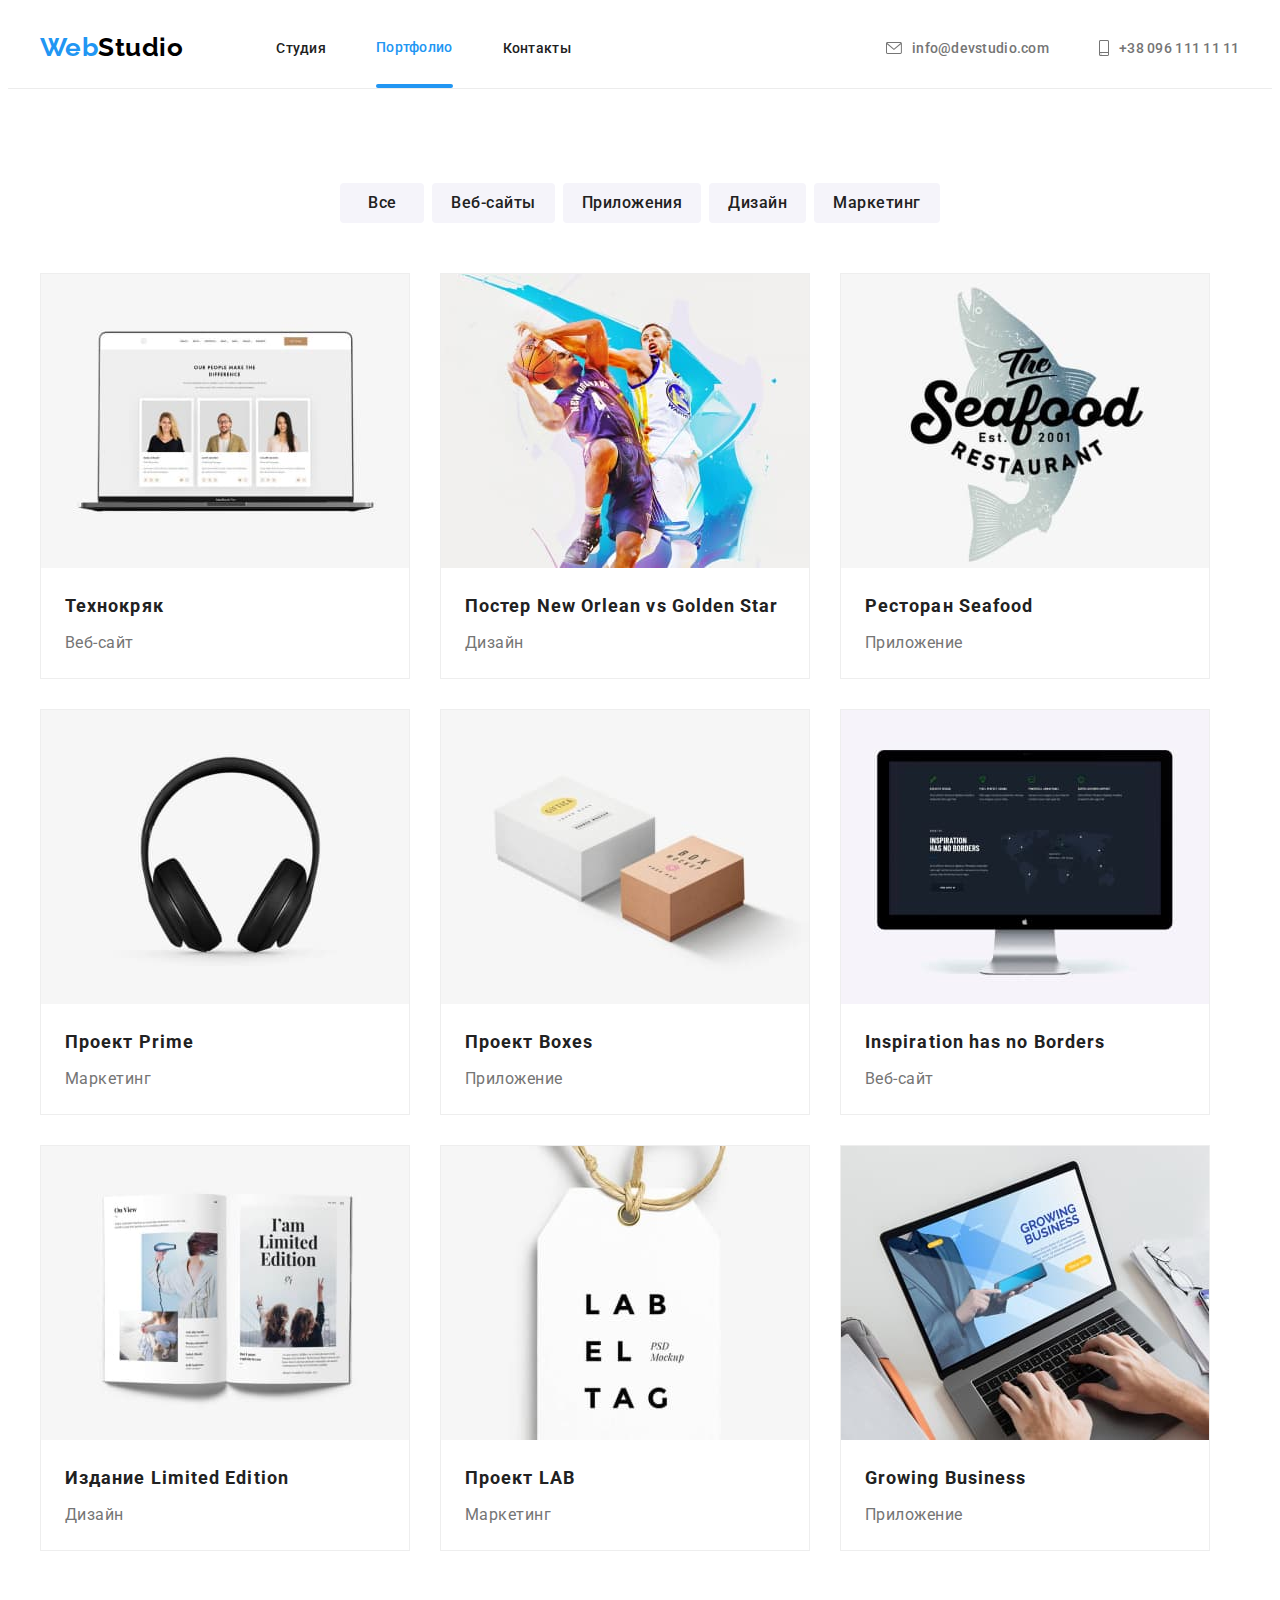
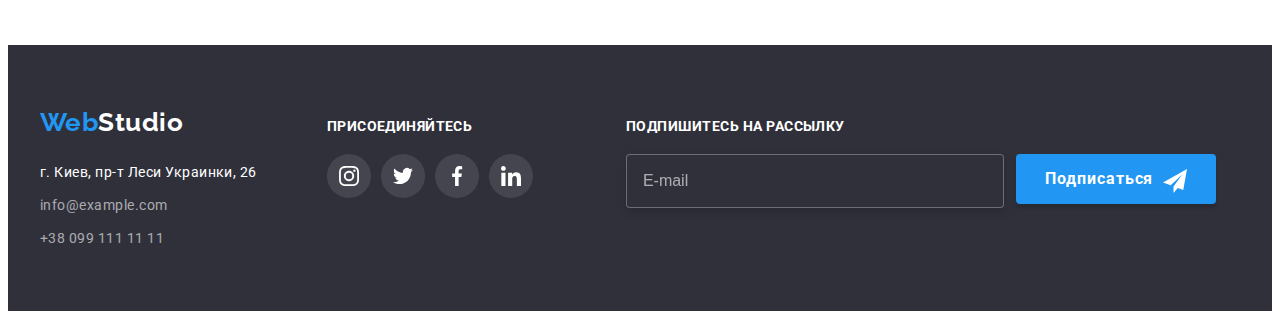
==== portfolio.html @ 90694f54 "скопирован проект предыдущей роботы" ====
<!DOCTYPE html>
<html lang="ru">

<head>
  <meta charset="UTF-8">
  <meta name="viewport" content="width=device-width, initial-scale=1.0">
  <title>Portfolio</title>
  <link rel="stylesheet" href="https://cdnjs.cloudflare.com/ajax/libs/modern-normalize/1.0.0/modern-normalize.min.css"
    integrity="sha512-ISS7cAi1PEhQ8jnbJpJZMd29NlhNj4AWYyLOSp2CE/CsHxTCu+r+t0D2yoJudVrd0/8fTVPUVDzY5Tvli75u/g=="
    crossorigin="anonymous" />
  <link rel="preconnect" href="https://fonts.gstatic.com">
  <link href="https://fonts.googleapis.com/css2?family=Raleway:wght@700&family=Roboto:wght@400;500;700;900&display=swap"
    rel="stylesheet">
  <link rel="stylesheet" href="./css/style.css">
</head>

<body class="body">

  <!-- HEADER -->
  <header class="header">

    <!-- SITE NAV -->
    <div class="container main-nav">
      <nav class="main-nav">
        <a class="studio-logo link" href="./index.html" title="главная страница"><span
            class="studio-logo-web">Web</span>Studio</a>
        <ul class="site-nav list">
          <li class="site-nav-item item"><a class="nav-link link" href="./index.html">Студия</a></li>
          <li class="site-nav-item item"><a class="nav-link-current link" href="./portfolio.html">Портфолио</a></li>
          <li class="site-nav-item item"><a class="nav-link link" href="#">Контакты</a></li>
        </ul>
      </nav>

      <ul class="header-contacts list">
        <li class="header-contacts-mail item">
          <a class="header-contact link" href="mailto:info@devstudio.com">
            <svg class="envelope icon" width="16" height="12">
              <use href="./images/icons/sprite.svg#icon-envelope"></use>
            </svg>info@devstudio.com</a>
        </li>
        <li class="header-contacts-tel item">
          <a class="header-contact link" href="tel.+380961111111">
            <svg class="smartphone icon" width="10" height="16">
              <use href="./images/icons/sprite.svg#icon-smartphone"></use>
            </svg>+38 096 111 11
            11</a>
        </li>
      </ul>
    </div>
  </header>
  <!--PORTFOLIO-->
  <main>

    <!-- PORTFOLIO SECTION -->
    <section class="portfolio">
      <div class="container">
        <!-- FILTERS LIST -->
        <h1 class="visually-hidden">ФИЛЬТР</h1>

        <ul class="filters-items list">
          <li class="filters-item list">
            <button class="modal-btn button" type="button">Все</button>
          </li>

          <li class="filters-item list">
            <button class="modal-btn button" type="button">Веб-сайты</button>
          </li>

          <li class="filters-item list">
            <button class="modal-btn button" type="button">Приложения</button>
          </li>

          <li class="filters-item list">
            <button class="modal-btn button" type="button">Дизайн</button>
          </li>

          <li class="filters-item list">
            <button class="modal-btn button" type="button">Маркетинг</button>
          </li>
        </ul>

        <!-- PORTFOLIO ITEMS-->
        <h2 class="visually-hidden">ПОРТФОЛИО</h2>
        <ul class="portfolio-link-list list">
          <li class="portfolio-item list">
            <a class="portfolio-list link" href="portfolio1.jpg">

              <div class="overlay link">
                <img class="portfolio-img" src="./images/images-portfolio/img1.jpg" alt="изображение сайта на десктопе"
                  width="370" height="294">
                <p class="overlay-text part">Технокряк это современная площадка распространения коронавируса. Компании
                  используют эту платформу для цифрового
                  шпионажа и атак на защищённые сервера конкурентов.
                </p>
              </div>
              <div class="text-content">
                <h3 class="portfolio-name-title title">Технокряк</h3>
                <p class="portfolio-name-product part">Веб-сайт</p>
              </div>

            </a>
          </li>

          <li class="portfolio-item list">
            <a class="portfolio-list link" href="portfolio1.jpg">
              <div class="overlay link">
                <img class="portfolio-img" src="./images/images-portfolio/img2.jpg" alt="изображение сайта на десктопе"
                  width="370" height="294">
                <p class="overlay-text part">Технокряк это современная площадка распространения коронавируса. Компании
                  используют эту платформу для цифрового
                  шпионажа и атак на защищённые сервера конкурентов.
                </p>
              </div>
              <div class="text-content">
                <h3 class="portfolio-name-title title">Постер New Orlean vs Golden Star</h3>
                <p class="portfolio-name-product part">Дизайн</p>
              </div>
            </a>
          </li>

          <li class="portfolio-item list">
            <a class="portfolio-list link" href="portfolio1.jpg">
              <div class="overlay link">
                <img class="portfolio-img" src="./images/images-portfolio/img3.jpg" alt="изображение сайта на десктопе"
                  width="370" height="294">
                <p class="overlay-text part">Технокряк это современная площадка распространения коронавируса. Компании
                  используют эту платформу для цифрового
                  шпионажа и атак на защищённые сервера конкурентов.
                </p>
              </div>
              <div class="text-content">
                <h3 class="portfolio-name-title title">Ресторан Seafood</h3>
                <p class="portfolio-name-product part">Приложение</p>
              </div>
            </a>
          </li>

          <li class="portfolio-item list">
            <a class="portfolio-list link" href="portfolio1.jpg">
              <div class="overlay link">
                <img class="portfolio-img" src="./images/images-portfolio/img4.jpg" alt="изображение сайта на десктопе"
                  width="370" height="294">
                <p class="overlay-text part">Технокряк это современная площадка распространения коронавируса. Компании
                  используют эту платформу для цифрового
                  шпионажа и атак на защищённые сервера конкурентов.
                </p>
              </div>
              <div class="text-content">
                <h3 class="portfolio-name-title title">Проект Prime</h3>
                <p class="portfolio-name-product part">Маркетинг</p>
              </div>
            </a>
          </li>

          <li class="portfolio-item list">
            <a class="portfolio-list link" href="portfolio1.jpg">
              <div class="overlay link">
                <img class="portfolio-img" src="./images/images-portfolio/img5.jpg" alt="изображение сайта на десктопе"
                  width="370" height="294">
                <p class="overlay-text part">Технокряк это современная площадка распространения коронавируса. Компании
                  используют эту платформу для цифрового
                  шпионажа и атак на защищённые сервера конкурентов.
                </p>
              </div>
              <div class="text-content">
                <h3 class="portfolio-name-title title">Проект Boxes</h3>
                <p class="portfolio-name-product part">Приложение</p>
              </div>
            </a>
          </li>
          <li class="portfolio-item list">
            <a class="portfolio-list link" href="portfolio1.jpg">
              <div class="overlay link">
                <img class="portfolio-img" src="./images/images-portfolio/img6.jpg" alt="изображение сайта на десктопе"
                  width="370" height="294">
                <p class="overlay-text part">Технокряк это современная площадка распространения коронавируса. Компании
                  используют эту платформу для цифрового
                  шпионажа и атак на защищённые сервера конкурентов.
                </p>
              </div>
              <div class="text-content">
                <h3 class="portfolio-name-title title">Inspiration has no Borders</h3>
                <p class="portfolio-name-product part">Веб-сайт</p>
              </div>
            </a>
          </li>

          <li class="portfolio-item list">
            <a class="portfolio-list link" href="portfolio1.jpg">
              <div class="overlay link">
                <img class="portfolio-img" src="./images/images-portfolio/img7.jpg" alt="изображение сайта на десктопе"
                  width="370" height="294">
                <p class="overlay-text part">Технокряк это современная площадка распространения коронавируса. Компании
                  используют эту платформу для цифрового
                  шпионажа и атак на защищённые сервера конкурентов.
                </p>
              </div>
              <div class="text-content">
                <h3 class="portfolio-name-title title">Издание Limited Edition</h3>
                <p class="portfolio-name-product part">Дизайн</p>
              </div>
            </a>
          </li>

          <li class="portfolio-item list">
            <a class="portfolio-list link" href="portfolio1.jpg">
              <div class="overlay link">
                <img class="portfolio-img" src="./images/images-portfolio/img8.jpg" alt="изображение сайта на десктопе"
                  width="370" height="294">
                <p class="overlay-text part">Технокряк это современная площадка распространения коронавируса. Компании
                  используют эту платформу для цифрового
                  шпионажа и атак на защищённые сервера конкурентов.
                </p>
              </div>
              <div class="text-content">
                <h3 class="portfolio-name-title title">Проект LAB</h3>
                <p class="portfolio-name-product part">Маркетинг</p>
              </div>
            </a>
          </li>

          <li class="portfolio-item list">
            <a class="portfolio-list link" href="portfolio1.jpg">
              <div class="overlay link">
                <img class="portfolio-img" src="./images/images-portfolio/img9.jpg" alt="изображение сайта на десктопе"
                  width="370" height="294">
                <p class="overlay-text part">Технокряк это современная площадка распространения коронавируса. Компании
                  используют эту платформу для цифрового
                  шпионажа и атак на защищённые сервера конкурентов.
                </p>
              </div>
              <div class="text-content">
                <h3 class="portfolio-name-title title">Growing Business</h3>
                <p class="portfolio-name-product part">Приложение</p>
              </div>
            </a>
          </li>
        </ul>
      </div>
    </section>
  </main>
  <!--footer-->
  <footer class="footer">
    <div class="container">
      <div class="address-content">
        <a class="studio-logo link" href="./index.html" title="переход на главную страницу"><span
            class="studio-logo-web">Web</span>Studio</a>
        <address class="address">
          <a class="address-name link" href="https://goo.gl/maps/4jQuwbv64BxVn1Br7">г. Киев, пр-т Леси Украинки,
            26</a>
          <a class="link-contact link" href="mailto:info@example.com">info@example.com</a>
          <a class="link-contact link" href="tel:+380991111111">+38 099 111 11 11</a>
        </address>
      </div>
      <div class="footer-social-link-content">
        <b class="social-link-title">Присоединяйтесь</b>
        <ul class="social-link list">
          <li class="social-list-item list">
            <a href="#" class="social-link-item link">
              <svg class="footer-list-icon" width="20" height="20">
                <use href="./images/icons/sprite.svg#icon-instagram"></use>
              </svg>
            </a>
          </li>
          <li class="social-list-item list">
            <a href="#" class="social-link-item link">
              <svg class="footer-list-icon" width="20" height="20">
                <use href="./images/icons/sprite.svg#icon-twitter"></use>
              </svg>
            </a>
          </li>
          <li class="social-list-item list">
            <a href="#" class="social-link-item link">
              <svg class="footer-list-icon" width="20" height="20">
                <use href="./images/icons/sprite.svg#icon-facebook"></use>
              </svg>
            </a>
          </li>
          <li class="social-list-item list">
            <a href="#" class="social-link-item link">
              <svg class="footer-list-icon" width="20" height="20">
                <use href="./images/icons/sprite.svg#icon-linkedin"></use>
              </svg>
            </a>
          </li>
        </ul>
      </div>
      <div class="footer-form-subscribe">
        <b class="footer-form-title">Подпишитесь на рассылку</b>
        <form action="#" class="footer-subscribe-form" n>
          <input type="email" name="email" class="subscribe-form-input" placeholder="E-mail">
          <div class="subscribe-form-btn-content">
            <button type="submit" class="subscribe-form-btn button">Подписаться</button>
            <svg class="subscribe-form-icon" width="24" height="24">
              <use href="./images/icons/sprite.svg#telegram"></use>
            </svg>
          </div>
        </form>
      </div>
    </div>
  </footer>

</body>

</html>
---- css/style.css ----
:root {
  --primary-text-color: #757575;
  --secondary-text-color: #212121;
  --accent-color: #2196f3;
  --primary-white-color: #ffffff;
  --primary-background-color: #2f303a;
  --hero-background-color: #c4c4c4;
  --secondary-background-color: #f5f4fa;
  --black-color: #000000;
  --secondary-accent-color: #188ce8;
  --border-line-color: #ececec;
  --bold-font-weight: 700;
  --regular-font-weight: 400;
  --medium-font-weight: 500;
  --black-font-weight: 900;
  --primery-letter-spacing: 0.03em;
  --first-gradient-color: rgba(47, 48, 58, 0.4);
  --second-gradient-color: ;
  --primary-icons-color: #afb1b8;
}

/* утилиты */

body {
  color: var(--primary-text-color);

  font-family: 'Roboto', sans-serif;
  font-weight: var(--bold-font-weight);
  letter-spacing: var(--primery-letter-spacing);
}
img {
  display: block;
}

.button {
  display: inline-block;
  font-family: inherit;
  cursor: pointer;
}

.container {
  width: 1200px;
  padding-right: 15px;
  padding-left: 15px;
  margin: 0px auto;
}

.list {
  list-style: none;
  margin: 0px;
  padding: 0px;
}

.link {
  text-decoration: none;
  margin: 0px;
  padding: 0px;
}
.title {
  margin: 0px;
  padding: 0px;
}

.part {
  margin: 0px;
  padding: 0px;
}
/* End утилиты */

/* <<<<<<<< COMPONENTS >>>>>>>> */

.studio-logo {
  margin-right: 93px;
  padding: 0px;

  color: var(--black-color);
  font-family: 'Raleway', sans-serif;
  font-size: 26px;
  line-height: 1.38;
}

.studio-logo:focus {
  color: red;
}

.studio-logo-web {
  color: var(--accent-color);
}

.visually-hidden {
  position: absolute !important;
  clip: rect(1px 1px 1px 1px); /* IE6, IE7 */
  clip: rect(1px, 1px, 1px, 1px);
  padding: 0 !important;
  border: 0 !important;
  height: 1px !important;
  width: 1px !important;
  overflow: hidden;
}

.social-link {
  display: flex;
  justify-content: center;
  align-items: center;
}

.social-list-item {
  width: 44px;
  height: 44px;
}

.social-list-item:not(:last-child) {
  margin-right: 10px;
}

.social-link-item {
  display: flex;
  justify-content: center;
  align-items: center;
  width: 100%;
  height: 100%;
  border-radius: 50%;
  transition-property: background-color;
  transition-duration: 250ms;
  transition-timing-function: cubic-bezier(0.4, 0, 0.2, 1);
}

.social-link-item:hover,
.social-link-item:focus {
  background-color: var(--accent-color);
}

.social-link-icon {
  fill: var(--primary-icons-color);

  transition-property: fill;
  transition-duration: 250ms;
  transition-timing-function: cubic-bezier(0.4, 0, 0.2, 1);
}

.social-link-item:hover .social-link-icon,
.social-link-item:focus .social-link-icon {
  fill: var(--primary-white-color);
}

/* <<<<<<<< END COMPONENTS >>>>>>>> */

/* <<<<<<<< HEADER >>>>>>>> */

.header {
  border-bottom: 1px solid var(--border-line-color);
  background-color: var(--primary-white-color);
}

.main-nav {
  display: flex;
  align-items: center;
}

.main-nav .link {
  display: flex;
  padding-top: 32px;
  padding-bottom: 32px;
}

.main-nav .studio-logo {
  padding: 0px;
}

.main-nav .item + .item {
  margin-left: 50px;
}

.site-nav {
  display: flex;
}

.nav-link {
  transition-property: color;
  transition-duration: 250ms;
  transition-timing-function: cubic-bezier(0.4, 0, 0.2, 1);
  color: var(--secondary-text-color);
  font-weight: var(--medium-font-weight);
  font-size: 14px;
  line-height: 1.17;
  letter-spacing: 0.02em;
}

.nav-link:hover,
.nav-link:focus {
  color: var(--accent-color);
}

.nav-link-current {
  position: relative;
  display: block;

  color: var(--accent-color);
  font-weight: var(--medium-font-weight);
  font-size: 14px;
  line-height: 1.14;
  letter-spacing: 0.02em;
}

.nav-link-current::after {
  content: '';
  position: absolute;
  left: 0;
  bottom: 0;

  display: block;
  width: 100%;
  height: 4px;
  border-radius: 2px;
  background-color: var(--accent-color);
}

.header-contacts {
  display: flex;
  margin-left: auto;
}

.header-contacts-mail {
  min-width: 161px;
}

.header-contacts-tel {
  min-width: 141px;
}

.header-contact {
  display: flex;
  align-items: center;
  width: 100%;

  color: var(--primary-text-color);
  font-weight: var(--medium-font-weight);
  font-size: 14px;
  line-height: 1.17;
  letter-spacing: 0.02em;

  transition-property: color;
  transition-duration: 250ms;
  transition-timing-function: cubic-bezier(0.4, 0, 0.2, 1);
}

.header-contact:hover,
.header-contact:focus {
  color: var(--accent-color);
}

.header-contacts .icon {
  margin-right: 10px;
  fill: currentColor;
}

/* <<<<<<<<END HEADER >>>>>>>> */

/* <<<<<<<< HERO >>>>>>>> */

.main-hero {
  max-width: 1600px;
  height: 600px;
  margin: auto;
  padding-top: 200px;
  padding-bottom: 200px;
  background-color: #c4c4c4;
  background-image: linear-gradient(
      rgba(47, 48, 58, 0.4),
      rgba(47, 48, 58, 0.4)
    ),
    url(../images/images-index/Img.jpg);
  background-repeat: no-repeat;
  background-size: cover;
  background-position: center;
}

.main-hero .container {
  max-width: 696px;
  text-align: center;
  /* margin-top: 0px; */
}

.hero-title {
  margin-bottom: 30px;
  margin-top: 0px;

  color: var(--primary-white-color);
  font-weight: var(--black-font-weight);
  font-size: 44px;
  line-height: 1.36;
  letter-spacing: 0.06em;
  text-transform: uppercase;
}

.hero-button {
  min-width: 200px;
  border-radius: 4px;
  padding: 10px 30px;

  color: var(--primary-white-color);
  background-color: var(--accent-color);
  font-weight: var(--bold-font-weight);
  box-shadow: 0px 4px 4px rgba(0, 0, 0, 0.15);
  font-size: 16px;
  line-height: 1.875;
  letter-spacing: 0.06em;
  border: none;

  transition-property: background;
  transition-duration: 250ms;
  transition-timing-function: cubic-bezier(0.4, 0, 0.2, 1);
}

.hero-button:hover,
.hero-button:focus {
  background: var(--secondary-accent-color);
}

/* <<<<<<<< END HERO >>>>>>>> */

/* <<<<<<<< FEATURES >>>>>>>> */

.features {
  padding-top: 94px;
}
.features > .container {
  max-height: 251px;
}
.features-items {
  display: flex;
}

.features-item:not(:last-child) {
  margin-right: 30px;
}

.features-item {
  display: flex;
  flex-direction: column;
}

.features-icon-content {
  display: flex;
  justify-content: center;
  align-items: center;
  height: 120px;
  margin-bottom: 30px;
  background-color: var(--secondary-background-color);
  border-radius: 4px;
}

.features-title {
  color: var(--secondary-text-color);
  margin: 0px;
  margin-bottom: 10px;

  font-size: 14px;
  line-height: 1.17;
  text-transform: uppercase;
}

.features-text {
  margin: 0px;
  font-size: 14px;
  line-height: 1.71;
  font-weight: var(--regular-font-weight);
}

/* <<<<<<<< ABOUT US >>>>>>>> */

.about {
  padding-top: 94px;
  padding-bottom: 94px;
}
.about-title {
  margin-bottom: 50px;

  color: var(--secondary-text-color);
  font-size: 36px;
  line-height: 1.16;

  text-align: center;
}

.about-list {
  display: flex;
  justify-content: space-between;
}

.about-image {
  position: relative;
}

.about-text {
  position: absolute;
  top: 76%;

  padding-top: 27px;
  padding-bottom: 27px;
  min-width: 100%;

  font-size: 14px;
  line-height: 1.14;
  text-align: center;
  text-transform: uppercase;
  color: #ffffff;
  background: rgba(47, 48, 58, 0.8);
}

/* <<<<<<<< END ABOUT US >>>>>>>> */

/* <<<<<<<< TEAM >>>>>>>> */

.team {
  background-color: var(--secondary-background-color);
  padding-top: 94px;
  padding-bottom: 94px;
}

.team-content {
  padding: 30px 32px;
}

.team-title {
  margin-bottom: 50px;

  color: var(--secondary-text-color);
  font-size: 36px;
  line-height: 1.16;
  text-align: center;
}

.team-list {
  display: flex;
}

.team-item {
  min-width: 270px;
  background: #ffffff;

  box-shadow: 0px 1px 3px rgba(0, 0, 0, 0.12), 0px 1px 1px rgba(0, 0, 0, 0.14),
    0px 2px 1px rgba(0, 0, 0, 0.2);
  border-radius: 0px 0px 4px 4px;
}

.team-item:not(:last-child) {
  margin-right: 30px;
}

.team-name {
  margin-bottom: 10px;

  color: var(--secondary-text-color);
  font-weight: var(--medium-font-weight);
  font-size: 16px;
  line-height: 1.19;
  text-align: center;
}

.team-profession {
  margin-bottom: 16px;
  text-align: center;

  color: var(--primary-text-color);
  font-weight: var(--regular-font-weight);
  font-size: 16px;
  line-height: 1.17;
}

/* <<<<<<<< END TEAM >>>>>>>> */

/* CLIENTS */

.clients .container {
  padding-top: 94px;
  padding-bottom: 94px;
}

.clients-title {
  margin-bottom: 50px;

  font-size: 36px;
  line-height: 1.17;
  text-align: center;
  letter-spacing: 0.03em;
  color: var(--secondary-text-color);
}

.clients-list {
  display: flex;
  justify-content: space-between;
}

.client-list {
  width: 170px;
  height: 90px;
}

.client-link-list {
  display: flex;
  justify-content: center;
  align-items: center;
  width: 100%;
  height: 100%;

  border: 1px solid #afb1b8;
  box-sizing: border-box;
  border-radius: 4px;

  transition-property: border;
  transition-duration: 250ms;
  transition-timing-function: cubic-bezier(0.4, 0, 0.2, 1);
}

.client-link-list:hover,
.client-link-list:focus {
  border: 1px solid var(--accent-color);
}

.client-icon {
  transition-property: fill;
  transition-duration: 250ms;
  transition-timing-function: cubic-bezier(0.4, 0, 0.2, 1);

  fill: var(--primary-icons-color);
}

.client-link-list:hover .client-icon,
.client-link-list:focus .client-icon {
  fill: var(--accent-color);
}

/* <<<<<<<< FOOTER >>>>>>>> */

.footer {
  display: flex;
  padding-top: 60px;
  padding-bottom: 60px;
  background-color: var(--primary-background-color);
}

.footer .container {
  display: flex;
  align-items: baseline;
}

.footer .studio-logo {
  display: inline-block;
  margin-bottom: 20px;
  margin-right: 0px;

  color: var(--primary-white-color);
}

.address {
  display: flex;
  max-width: 231px;
  font-style: normal;
  flex-direction: column;
}

.address-name {
  color: var(--primary-white-color);
  font-weight: var(--regular-font-weight);
  font-size: 14px;
  line-height: 1.7;
}

.link-contact {
  color: rgba(255, 255, 255, 0.6);
  font-size: 14px;
  font-weight: var(--regular-font-weight);
  line-height: 1.71;
  letter-spacing: var(--letter-spacing);
}

.address .link:not(:last-child) {
  margin-bottom: 9px;
}

.footer .link {
  transition-property: color;
  transition-duration: 250ms;
  transition-timing-function: cubic-bezier(0.4, 0, 0.2, 1);
}

.address .link:hover,
.address .link:focus {
  color: var(--accent-color);
}

.address-content {
  margin-right: 70px;
}

.footer-social-link-content {
  min-width: 206px;
}

.social-link-title {
  display: inline-block;
  margin-bottom: 20px;

  color: var(--primary-white-color);
  font-weight: bold;
  font-size: 14px;
  line-height: 1.17;
  letter-spacing: 0.03em;
  text-transform: uppercase;
}

.footer .social-link-item {
  background-color: rgba(255, 255, 255, 0.1);
  transition-property: background-color;
  transition-duration: 250ms;
  transition-timing-function: cubic-bezier(0.4, 0, 0.2, 1);
}

.footer .social-link-item:hover,
.social-link-item:focus {
  background-color: var(--accent-color);
}

.footer-list-icon {
  fill: var(--primary-white-color);
}

.footer-form-subscribe {
  min-width: 570px;
  min-height: 86px;
  margin-left: 93px;
  /* outline: 1px solid seashell; */
}

.footer-form-title {
  display: inline-block;
  margin-bottom: 20px;

  font-weight: var(--bold-font-weight);
  font-size: 14px;
  line-height: 1.143;
  text-transform: uppercase;
  color: var(--primary-white-color);
}

.footer-subscribe-form {
  position: relative;
  display: flex;
}

.subscribe-form-input {
  width: 358px;
  height: 50px;
  margin-right: 12px;
  padding-left: 16px;

  font-size: 16px;
  line-height: 1.25;
  border: 1px solid rgba(255, 255, 255, 0.3);
  background-color: var(--primary-background-color);
  filter: drop-shadow(0px 4px 4px rgba(0, 0, 0, 0.15));
  border-radius: 4px;
  color: rgba(255, 255, 255, 1);
}

.subscribe-form-input::placeholder {
  font-size: 16px;
  line-height: 1.25;
  color: rgba(255, 255, 255, 0.6);
}

.subscribe-form-btn-content {
}

.subscribe-form-btn {
  min-width: 200px;
  min-height: 50px;
  padding-left: 29px;
  padding-right: 62px;

  letter-spacing: 0.06em;
  font-weight: var(--bold-font-weight);
  font-size: 16px;
  line-height: 1.87;
  text-align: justify;
  color: var(--primary-white-color);
  background: var(--accent-color);
  box-shadow: 0px 4px 4px rgba(0, 0, 0, 0.15);
  border-radius: 4px;
  border: none;

  transition-property: background-color;
  transition-duration: 250ms;
  transition-timing-function: cubic-bezier(0.4, 0, 0.2, 1);
}

.subscribe-form-btn:focus,
.subscribe-form-btn:hover {
  background-color: var(--secondary-accent-color);
}

.subscribe-form-icon {
  position: absolute;
  top: 50%;
  left: 91%;
  transform: translateY(-50%);
  cursor: pointer;

  fill: var(--primary-white-color);
}

/* <<<<<<<< END FOOTER >>>>>>>> */

/* <<<<<<<< PORTFOLIO >>>>>>>> */

.portfolio {
  padding-top: 94px;
  padding-bottom: 94px;
}

.filters-items {
  display: flex;
  justify-content: center;
  margin-bottom: 50px;
}

.filters-item:not(:last-child) {
  margin-right: 8px;
}
.modal-btn {
  padding: 6px 18px;
  min-width: 84px;
  border: 1px solid transparent;

  color: var(--secondary-text-color);
  background: var(--secondary-background-color);
  border-radius: 4px;
  font-style: normal;
  font-weight: var(--medium-font-weight);
  font-size: 16px;
  line-height: 1.62;
  letter-spacing: var(--primery-letter-spacing);

  transition-property: background, color, border-shadow;
  transition-duration: 250ms;
  transition-timing-function: cubic-bezier(0.4, 0, 0.2, 1);
}

.modal-btn:hover,
.modal-btn:focus {
  background: var(--accent-color);
  color: var(--primary-white-color);

  box-shadow: 0px 3px 1px rgba(0, 0, 0, 0.1), 0px 1px 2px rgba(0, 0, 0, 0.08),
    0px 2px 2px rgba(0, 0, 0, 0.12);
  border-radius: 4px;
}

.portfolio-link-list {
  display: flex;
  flex-wrap: wrap;

  margin: 0px;
  padding: 0px;
}

.portfolio-list {
  display: block;
  transition-property: border-shadow;
  transition-duration: 250ms;
  transition-timing-function: cubic-bezier(0.4, 0, 0.2, 1);
}

.portfolio-list:hover {
  box-shadow: 0px 1px 1px rgba(0, 0, 0, 0.12), 0px 4px 4px rgba(0, 0, 0, 0.06),
    1px 4px 6px rgba(0, 0, 0, 0.16);
}

.portfolio-item {
  margin: 0px;
  margin-right: 30px;
  margin-bottom: 30px;
  padding: 0px;
  max-width: 370px;
  background: var(--primary-white-color);
  border: 1px solid #eeeeee;
  box-sizing: border-box;
}

.portfolio-item:nth-child(3n + 3) {
  margin-right: 0px;
}

.portfolio-item:nth-last-child(-n + 3) {
  margin-bottom: 0px;
}

.portfolio-img {
  margin: 0px;
  padding: 0px;
}
.text-content {
  min-width: 322px;
  padding: 20px 24px;
}

.portfolio-name-title {
  margin-bottom: 4px;
  min-width: 322px;
  color: var(--secondary-text-color);
  font-size: 18px;
  line-height: 2;
  letter-spacing: 0.06em;
}

.portfolio-name-product {
  color: var(--primary-text-color);
  font-style: var(--regular-font-weight);
  font-weight: var(--regular-font-weight);
  font-size: 16px;
  line-height: 1.87;
}

.portfolio-link-box {
  width: 100%;
  height: 100%;
}

.overlay {
  position: relative;
  max-width: 370px;
  height: 294px;

  overflow: hidden;
}
.portfolio-list:hover .overlay-text {
  transform: translatey(0%);
  opacity: 1;
}

.overlay-text {
  position: absolute;
  top: 0%;
  left: 0%;
  transform: translatey(100%);
  transition-property: transform, opacity;
  transition-duration: 250ms;
  transition-timing-function: cubic-bezier(0.4, 0, 0.2, 1);

  padding: 63px 24px;
  width: 100%;
  height: 100%;

  background-color: rgba(33, 150, 243, 0.9);
  color: var(--primary-white-color);
  font-weight: var(--regular-font-weight);
  font-size: 18px;
  line-height: 1.556;
  opacity: 0;
}

/* <<<<<<<< END PORTFOLIO >>>>>>>> */

/* MODEL WINDOW */

.backdrop {
  position: fixed;
  top: 0%;
  left: 0%;
  transition-property: opacity;
  transition-duration: 250ms;
  transition-timing-function: cubic-bezier(0.4, 0, 0.2, 1);

  width: 100%;
  height: 100%;

  background: rgba(0, 0, 0, 0.2);
}
.backdrop.is-hidden {
  opacity: 0;
  pointer-events: none;
  visibility: hidden;
}

.hero-model-window {
  position: absolute;
  top: 50%;
  left: 50%;
  transform: translate(-50%, -50%);

  width: 528px;
  min-height: 581px;
  padding: 40px;

  background: #ffffff;
  box-shadow: 0px 1px 3px rgba(0, 0, 0, 0.12), 0px 1px 1px rgba(0, 0, 0, 0.14),
    0px 2px 1px rgba(0, 0, 0, 0.2);
  border-radius: 4px;
}

.close {
  position: absolute;
  left: 490px;
  top: 8px;

  width: 30px;
  height: 30px;
}

.close-btn {
  display: flex;
  justify-content: center;
  align-items: center;
  width: 100%;
  height: 100%;

  background: #ffffff;
  border: 1px solid rgba(0, 0, 0, 0.1);
  border-radius: 50%;

  transition-property: background-color;
  transition-duration: 250ms;
  transition-timing-function: cubic-bezier(0.4, 0, 0.2, 1);
}

.close-icon {
  fill: var(--black-color);

  transition-property: fill;
  transition-duration: 250ms;
  transition-timing-function: cubic-bezier(0.4, 0, 0.2, 1);
}

.close-btn:hover .close-icon,
.close-btn:focus .close-icon {
  fill: var(--accent-color);
}

/* END MODAL WINDOW */

/* CONTACT FORM */

.contact-form {
  display: flex;
  flex-direction: column;
}

.contact-form-title {
  margin-top: 2px;
  margin-bottom: 12px;

  font-size: 20px;
  line-height: 1.15;
  text-align: center;
  letter-spacing: 0.03em;
  color: var(--secondary-text-color);
}

.contact-form-input {
  width: 100%;
  height: 40px;
  padding-left: 42px;

  border: 1px solid rgba(33, 33, 33, 0.2);
  border-radius: 4px;

  transition-property: border-color;
  transition-duration: 250ms;
  transition-timing-function: cubic-bezier(0.4, 0, 0.2, 1);
}

.contact-form-input:focus {
  outline: none;
  border-color: var(--accent-color);
}

.modal-form-massage {
  width: 100%;
  height: 120px;
  margin-bottom: 20px;
  padding: 12px 16px;
  resize: none;

  font-size: 14px;
  line-height: 16px;
  letter-spacing: 0.01em;
  color: rgba(117, 117, 117, 1);
  border: 1px solid rgba(33, 33, 33, 0.2);
  box-sizing: border-box;
  border-radius: 4px;

  transition-property: border-color;
  transition-duration: 250ms;
  transition-timing-function: cubic-bezier(0.4, 0, 0.2, 1);
}

.modal-form-massage:focus {
  outline: none;
  border-color: var(--accent-color);
}

.modal-form-massage::placeholder {
  font-style: normal;
  font-weight: normal;
  font-size: 14px;
  line-height: 16px;
  letter-spacing: 0.01em;

  color: rgba(117, 117, 117, 0.5);
}

.contact-form-label {
  margin-bottom: 4px;

  font-weight: var(--regular-font-weight);
  font-size: 12px;
  line-height: 1.16;
  letter-spacing: 0.01em;
}

.modal-form-input-wrapper {
  position: relative;
  width: 100%;
  height: 40px;
  margin-bottom: 10px;
}

.modal-form-icon {
  position: absolute;
  top: 50%;
  left: 2%;
  transform: translateY(-50%);

  fill: var(--secondary-text-color);

  transition-property: fill;
  transition-duration: 250ms;
  transition-timing-function: cubic-bezier(0.4, 0, 0.2, 1);
}

.contact-form-input:focus + .modal-form-icon {
  fill: var(--accent-color);
}

.modal-form-label-policy {
  display: inline-flex;
  justify-content: center;
  align-items: center;
}

.modal-form-label-policy::before {
  content: '';
  display: inline-block;
  width: 16px;
  height: 15px;
  margin-right: 7px;

  background-image: url(../images/icons/Vector.svg);
  border-radius: 2px;

  transition-property: background-image, box-shadow;
  transition-duration: 250ms;
  transition-timing-function: cubic-bezier(0.4, 0, 0.2, 1);
}

.modal-form-check-policy:checked + .modal-form-label-policy::before {
  background-image: url(../images/icons/check.svg);
}

.modal-form-check-policy:focus + .modal-form-label-policy::before {
  box-shadow: 0 0 0 2px var(--accent-color);
}

.modal-form-label-policy {
  font-weight: var(--regular-font-weight);
  font-size: 14px;
  line-height: 1.71;
  margin-bottom: 30px;
}

.form-contract-link {
  color: var(--accent-color);
  margin-left: 5px;
}

.modal-form-button {
  align-self: center;
  min-width: 200px;
  min-height: 50px;

  letter-spacing: 0.06em;
  font-weight: var(--bold-font-weight);
  font-size: 16px;
  line-height: 1.87;
  color: var(--primary-white-color);
  background: #2196f3;
  box-shadow: 0px 4px 4px rgba(0, 0, 0, 0.15);
  border: none;
  border-radius: 4px;

  transition-property: background-color;
  transition-duration: 250ms;
  transition-timing-function: cubic-bezier(0.4, 0, 0.2, 1);
}

.modal-form-button:focus,
.modal-form-button:hover {
  background-color: var(--secondary-accent-color);
}

/* END CONTACT FORM */
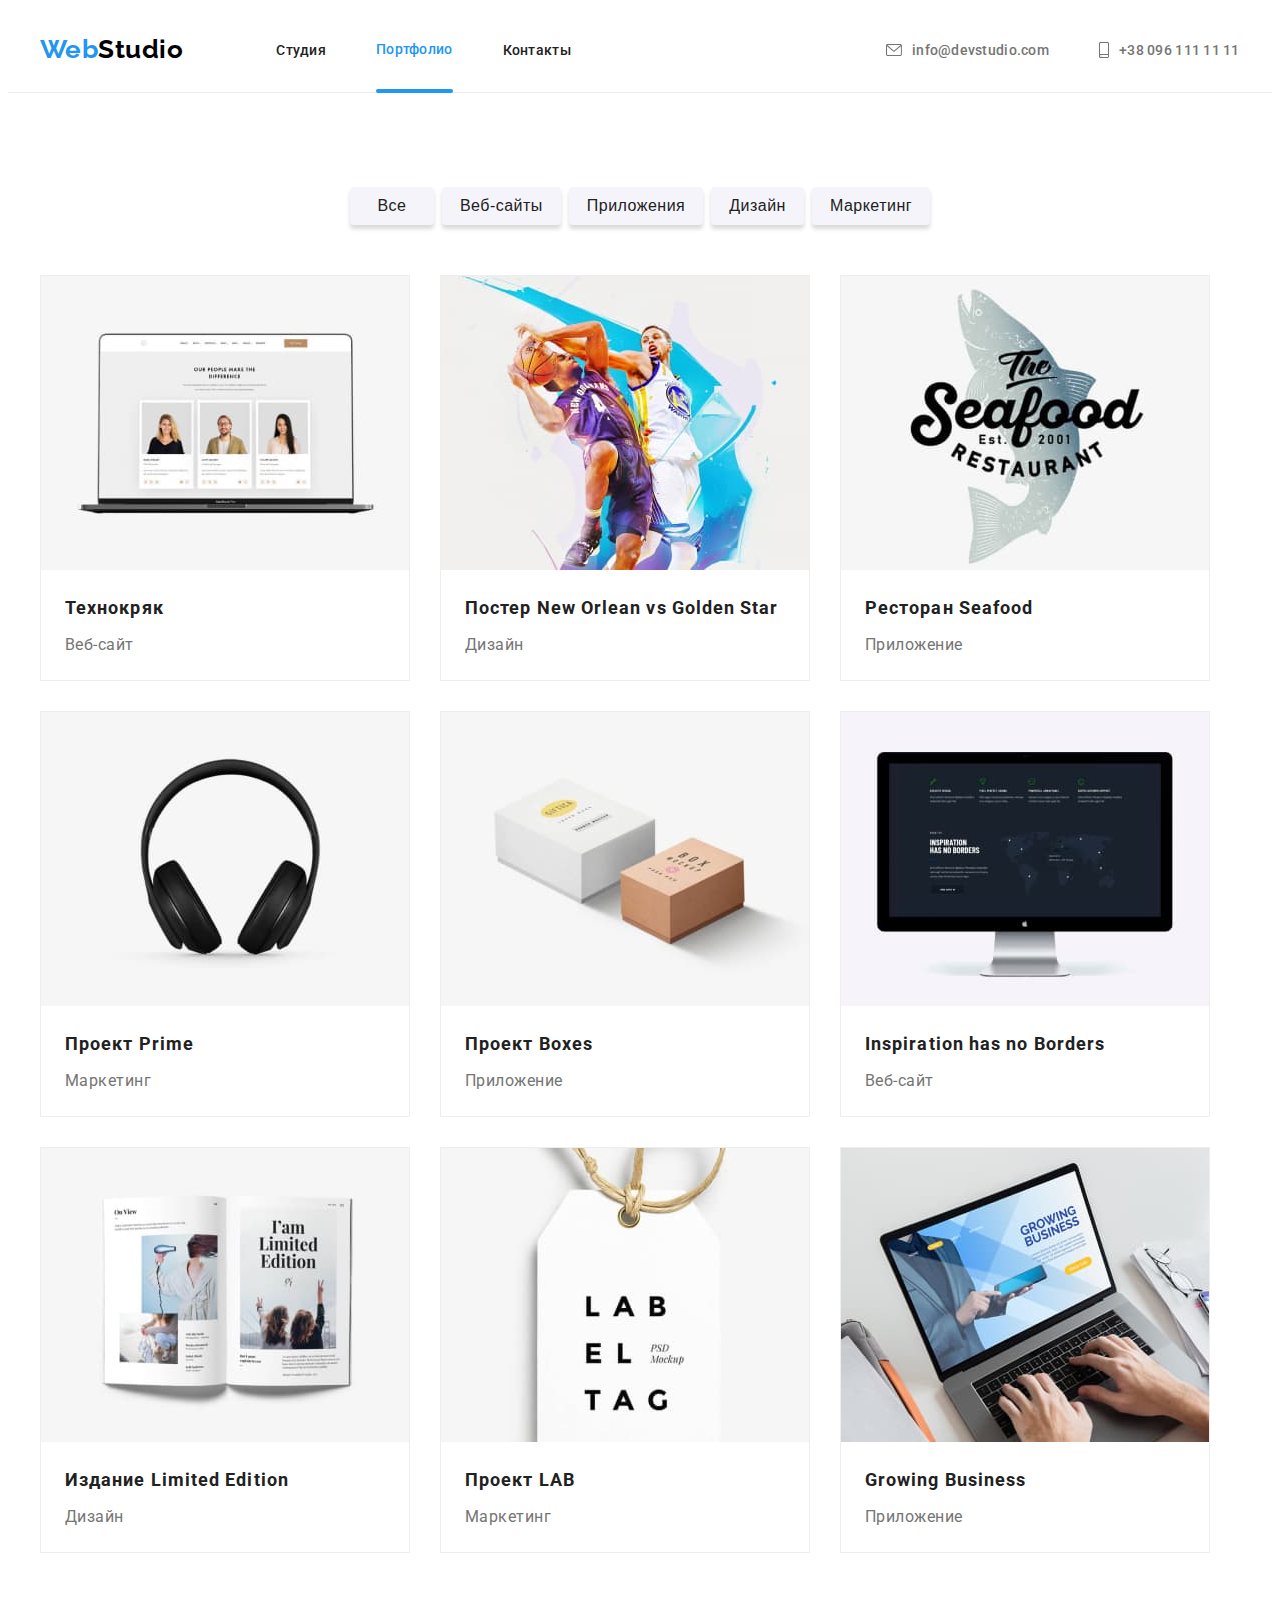
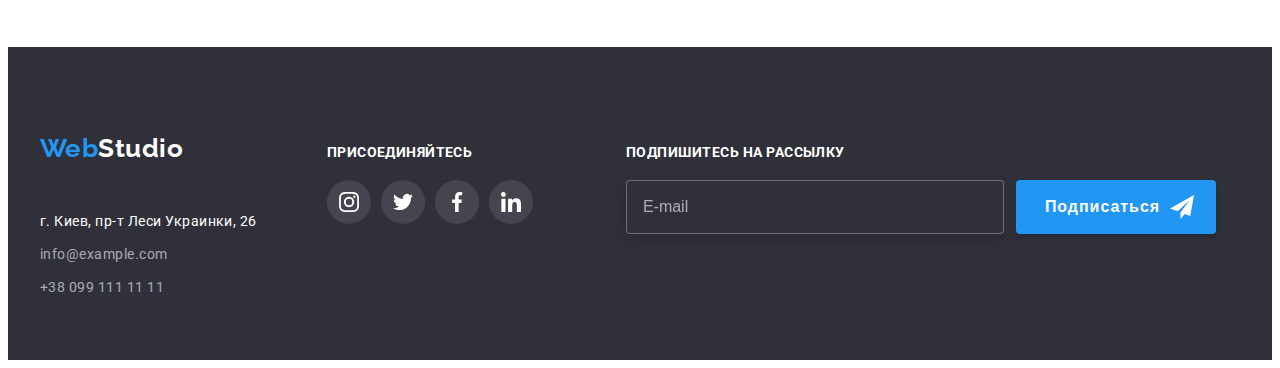
==== commit 07dbe0ba: "все стили заданы в SASS" ====
--- a/portfolio.html
+++ b/portfolio.html
@@ -11,7 +11,7 @@
   <link rel="preconnect" href="https://fonts.gstatic.com">
   <link href="https://fonts.googleapis.com/css2?family=Raleway:wght@700&family=Roboto:wght@400;500;700;900&display=swap"
     rel="stylesheet">
-  <link rel="stylesheet" href="./css/style.css">
+  <link rel="stylesheet" href="./css/portfolio.min.css">
 </head>
 
 <body class="body">
@@ -257,28 +257,28 @@
         <ul class="social-link list">
           <li class="social-list-item list">
             <a href="#" class="social-link-item link">
-              <svg class="footer-list-icon" width="20" height="20">
+              <svg class="social-link-icon" width="20" height="20">
                 <use href="./images/icons/sprite.svg#icon-instagram"></use>
               </svg>
             </a>
           </li>
           <li class="social-list-item list">
             <a href="#" class="social-link-item link">
-              <svg class="footer-list-icon" width="20" height="20">
+              <svg class="social-link-icon" width="20" height="20">
                 <use href="./images/icons/sprite.svg#icon-twitter"></use>
               </svg>
             </a>
           </li>
           <li class="social-list-item list">
             <a href="#" class="social-link-item link">
-              <svg class="footer-list-icon" width="20" height="20">
+              <svg class="social-link-icon" width="20" height="20">
                 <use href="./images/icons/sprite.svg#icon-facebook"></use>
               </svg>
             </a>
           </li>
           <li class="social-list-item list">
             <a href="#" class="social-link-item link">
-              <svg class="footer-list-icon" width="20" height="20">
+              <svg class="social-link-icon" width="20" height="20">
                 <use href="./images/icons/sprite.svg#icon-linkedin"></use>
               </svg>
             </a>
@@ -287,14 +287,12 @@
       </div>
       <div class="footer-form-subscribe">
         <b class="footer-form-title">Подпишитесь на рассылку</b>
-        <form action="#" class="footer-subscribe-form" n>
+        <form action="#" class="footer-subscribe-form">
           <input type="email" name="email" class="subscribe-form-input" placeholder="E-mail">
-          <div class="subscribe-form-btn-content">
-            <button type="submit" class="subscribe-form-btn button">Подписаться</button>
+          <button type="submit" class="subscribe-form-btn button">Подписаться
             <svg class="subscribe-form-icon" width="24" height="24">
               <use href="./images/icons/sprite.svg#telegram"></use>
-            </svg>
-          </div>
+            </svg></button>
         </form>
       </div>
     </div>
--- a/css/portfolio.min.css
+++ b/css/portfolio.min.css
@@ -0,0 +1,2 @@
+:root{--primary-text-color: #757575;--secondary-text-color: #212121;--accent-color: #2196f3;--primary-white-color: #ffffff;--primary-background-color: #2f303a;--hero-background-color: #c4c4c4;--secondary-background-color: #f5f4fa;--black-color: #000000;--secondary-accent-color: #188ce8;--border-line-color: #ececec;--bold-font-weight: 700;--regular-font-weight: 400;--medium-font-weight: 500;--black-font-weight: 900;--primery-letter-spacing: 0.03em;--first-gradient-color: rgba(47, 48, 58, 0.4);--second-gradient-color: ;--primary-icons-color: #afb1b8}.visually-hidden{position:absolute !important;clip:rect(1px 1px 1px 1px);clip:rect(1px, 1px, 1px, 1px);padding:0 !important;border:0 !important;height:1px !important;width:1px !important;overflow:hidden}.body{color:var(--primary-text-color);font-family:'Roboto', sans-serif;font-weight:var(--bold-font-weight);letter-spacing:var(--primery-letter-spacing)}.img{display:block}.button{display:inline-block;cursor:pointer}.list{list-style:none;margin:0px;padding:0px}.link{text-decoration:none;margin:0px;padding:0px}.title{margin:0px;padding:0px}.part{margin:0px;padding:0px}.container{width:1200px;padding-right:15px;padding-left:15px;margin:0px auto}.clients .container{padding-top:94px;padding-bottom:94px}.features>.container{max-height:251px}.footer .container{display:flex;align-items:baseline}.main-hero .container{max-width:696px;text-align:center}.main-nav .link{display:flex;align-items:center}.address .link:not(:last-child){margin-bottom:9px}.address .link:hover,.address .link:focus{color:var(--accent-color)}.footer .link{transition-property:color;transition-duration:250ms;transition-timing-function:cubic-bezier(0.4, 0, 0.2, 1)}.social-link{display:flex;justify-content:center;align-items:center}.social-list-item{width:44px;height:44px}.social-list-item:not(:last-child){margin-right:10px}.social-link-item{display:flex;justify-content:center;align-items:center;width:100%;height:100%;border-radius:50%;transition-property:background-color;transition-duration:250ms;transition-timing-function:cubic-bezier(0.4, 0, 0.2, 1)}.footer .social-link-item{background-color:rgba(255,255,255,0.1);transition-property:background-color;transition-duration:250ms;transition-timing-function:cubic-bezier(0.4, 0, 0.2, 1)}.social-link-item:hover,.social-link-item:focus{background-color:var(--accent-color)}.social-link-icon{fill:var(--primary-icons-color);transition-property:fill;transition-duration:250ms;transition-timing-function:cubic-bezier(0.4, 0, 0.2, 1)}.footer .social-link-icon{fill:var(--primary-white-color)}.social-link-item:hover .social-link-icon,.social-link-item:focus .social-link-icon{fill:var(--primary-white-color)}.studio-logo{margin-right:93px;padding-top:24px;padding-bottom:24px;color:var(--black-color);font-family:'Raleway', sans-serif;font-size:26px;line-height:1.38}.studio-logo:focus{color:red}.footer .studio-logo{display:inline-block;margin-bottom:20px;margin-right:0px;color:var(--primary-white-color)}.studio-logo-web{color:var(--accent-color)}.button{min-width:200px;color:var(--primary-white-color);background:var(--accent-color);box-shadow:0px 4px 4px rgba(0,0,0,0.15);font-weight:var(--bold-font-weight);font-size:16px;line-height:1.875;letter-spacing:0.06em;border-radius:4px;border:none;transition-property:background;transition-duration:250ms;transition-timing-function:cubic-bezier(0.4, 0, 0.2, 1)}.button:hover,.button:focus{background:var(--secondary-accent-color)}.modal-btn{padding:6px 18px;min-width:84px;color:var(--secondary-text-color);background:var(--secondary-background-color);border-radius:4px;font-style:normal;font-weight:var(--medium-font-weight);font-size:16px;line-height:1.62;letter-spacing:var(--primery-letter-spacing);transition-property:background, color, border-shadow;transition-duration:250ms;transition-timing-function:cubic-bezier(0.4, 0, 0.2, 1)}.modal-btn:hover,.modal-btn:focus{background:var(--accent-color);color:var(--primary-white-color);box-shadow:0px 3px 1px rgba(0,0,0,0.1),0px 1px 2px rgba(0,0,0,0.08),0px 2px 2px rgba(0,0,0,0.12);border-radius:4px}.header{border-bottom:1px solid var(--border-line-color);background-color:var(--primary-white-color)}.main-nav{display:flex;align-items:center}.main-nav .item+.item{margin-left:50px}.site-nav{display:flex}.nav-link{padding-top:32px;padding-bottom:32px;color:var(--secondary-text-color);font-weight:var(--medium-font-weight);font-size:14px;line-height:1.17;letter-spacing:0.02em;transition-property:color;transition-duration:250ms;transition-timing-function:cubic-bezier(0.4, 0, 0.2, 1)}.nav-link:hover,.nav-link:focus{color:var(--accent-color)}.nav-link-current{position:relative;padding:32px 0px;color:var(--accent-color);font-weight:var(--medium-font-weight);font-size:14px;line-height:1.14;letter-spacing:0.02em}.nav-link-current::after{content:'';position:absolute;left:0;bottom:-4%;display:block;width:100%;height:4px;border-radius:2px;background-color:var(--accent-color)}.header-contacts{display:flex;margin-left:auto}.header-contacts .icon{margin-right:10px;fill:currentColor}.header-contacts-mail{min-width:161px}.header-contacts-tel{min-width:141px}.header-contact{display:flex;align-items:center;width:100%;padding:32px 0;color:var(--primary-text-color);font-weight:var(--medium-font-weight);font-size:14px;line-height:1.17;letter-spacing:0.02em;transition-property:color;transition-duration:250ms;transition-timing-function:cubic-bezier(0.4, 0, 0.2, 1)}.header-contact:hover,.header-contact:focus{color:var(--accent-color)}.portfolio{padding-top:94px;padding-bottom:94px}.filters-items{display:flex;justify-content:center;margin-bottom:50px}.filters-item:not(:last-child){margin-right:8px}.portfolio-link-list{display:flex;flex-wrap:wrap;margin:0px;padding:0px}.portfolio-list{display:block;transition-property:border-shadow;transition-duration:250ms;transition-timing-function:cubic-bezier(0.4, 0, 0.2, 1)}.portfolio-list:hover{box-shadow:0px 1px 1px rgba(0,0,0,0.12),0px 4px 4px rgba(0,0,0,0.06),1px 4px 6px rgba(0,0,0,0.16)}.portfolio-item{margin:0px;margin-right:30px;margin-bottom:30px;padding:0px;max-width:370px;background:var(--primary-white-color);border:1px solid #eeeeee;box-sizing:border-box}.portfolio-item:nth-child(3n+3){margin-right:0px}.portfolio-item:nth-last-child(-n+3){margin-bottom:0px}.portfolio-img{margin:0px;padding:0px}.text-content{min-width:322px;padding:20px 24px}.portfolio-name-title{margin-bottom:4px;min-width:322px;color:var(--secondary-text-color);font-size:18px;line-height:2;letter-spacing:0.06em}.portfolio-name-product{color:var(--primary-text-color);font-style:var(--regular-font-weight);font-weight:var(--regular-font-weight);font-size:16px;line-height:1.87}.portfolio-link-box{width:100%;height:100%}.overlay{position:relative;max-width:370px;height:294px;overflow:hidden}.overlay-text{position:absolute;top:0%;left:0%;transform:translatey(100%);transition-property:transform, opacity;transition-duration:250ms;transition-timing-function:cubic-bezier(0.4, 0, 0.2, 1);padding:63px 24px;width:100%;height:100%;background-color:rgba(33,150,243,0.9);color:var(--primary-white-color);font-weight:var(--regular-font-weight);font-size:18px;line-height:1.556;opacity:0}.portfolio-list:hover .overlay-text{transform:translatey(0%);opacity:1}.footer{display:flex;padding-top:60px;padding-bottom:60px;background-color:var(--primary-background-color)}.address{display:flex;max-width:231px;font-style:normal;flex-direction:column}.address-name{color:var(--primary-white-color);font-weight:var(--regular-font-weight);font-size:14px;line-height:1.7}.link-contact{color:rgba(255,255,255,0.6);font-size:14px;font-weight:var(--regular-font-weight);line-height:1.71;letter-spacing:var(--letter-spacing)}.address-content{margin-right:70px}.footer-social-link-content{min-width:206px}.social-link-title{display:inline-block;margin-bottom:20px;color:var(--primary-white-color);font-weight:bold;font-size:14px;line-height:1.17;letter-spacing:0.03em;text-transform:uppercase}.footer-form-subscribe{min-width:570px;min-height:86px;margin-left:93px}.footer-form-title{display:inline-block;margin-bottom:20px;font-weight:var(--bold-font-weight);font-size:14px;line-height:1.143;text-transform:uppercase;color:var(--primary-white-color)}.footer-subscribe-form{position:relative;display:flex}.subscribe-form-input{width:358px;height:50px;margin-right:12px;padding-left:16px;font-size:16px;line-height:1.25;border:1px solid rgba(255,255,255,0.3);background-color:var(--primary-background-color);filter:drop-shadow(0px 4px 4px rgba(0,0,0,0.15));border-radius:4px;color:#fff}.subscribe-form-input::placeholder{font-size:16px;line-height:1.25;color:rgba(255,255,255,0.6)}.subscribe-form-btn{display:flex;align-items:center;padding-left:29px}.subscribe-form-icon{margin-left:10px;fill:var(--primary-white-color)}
+/*# sourceMappingURL=portfolio.min.css.map */